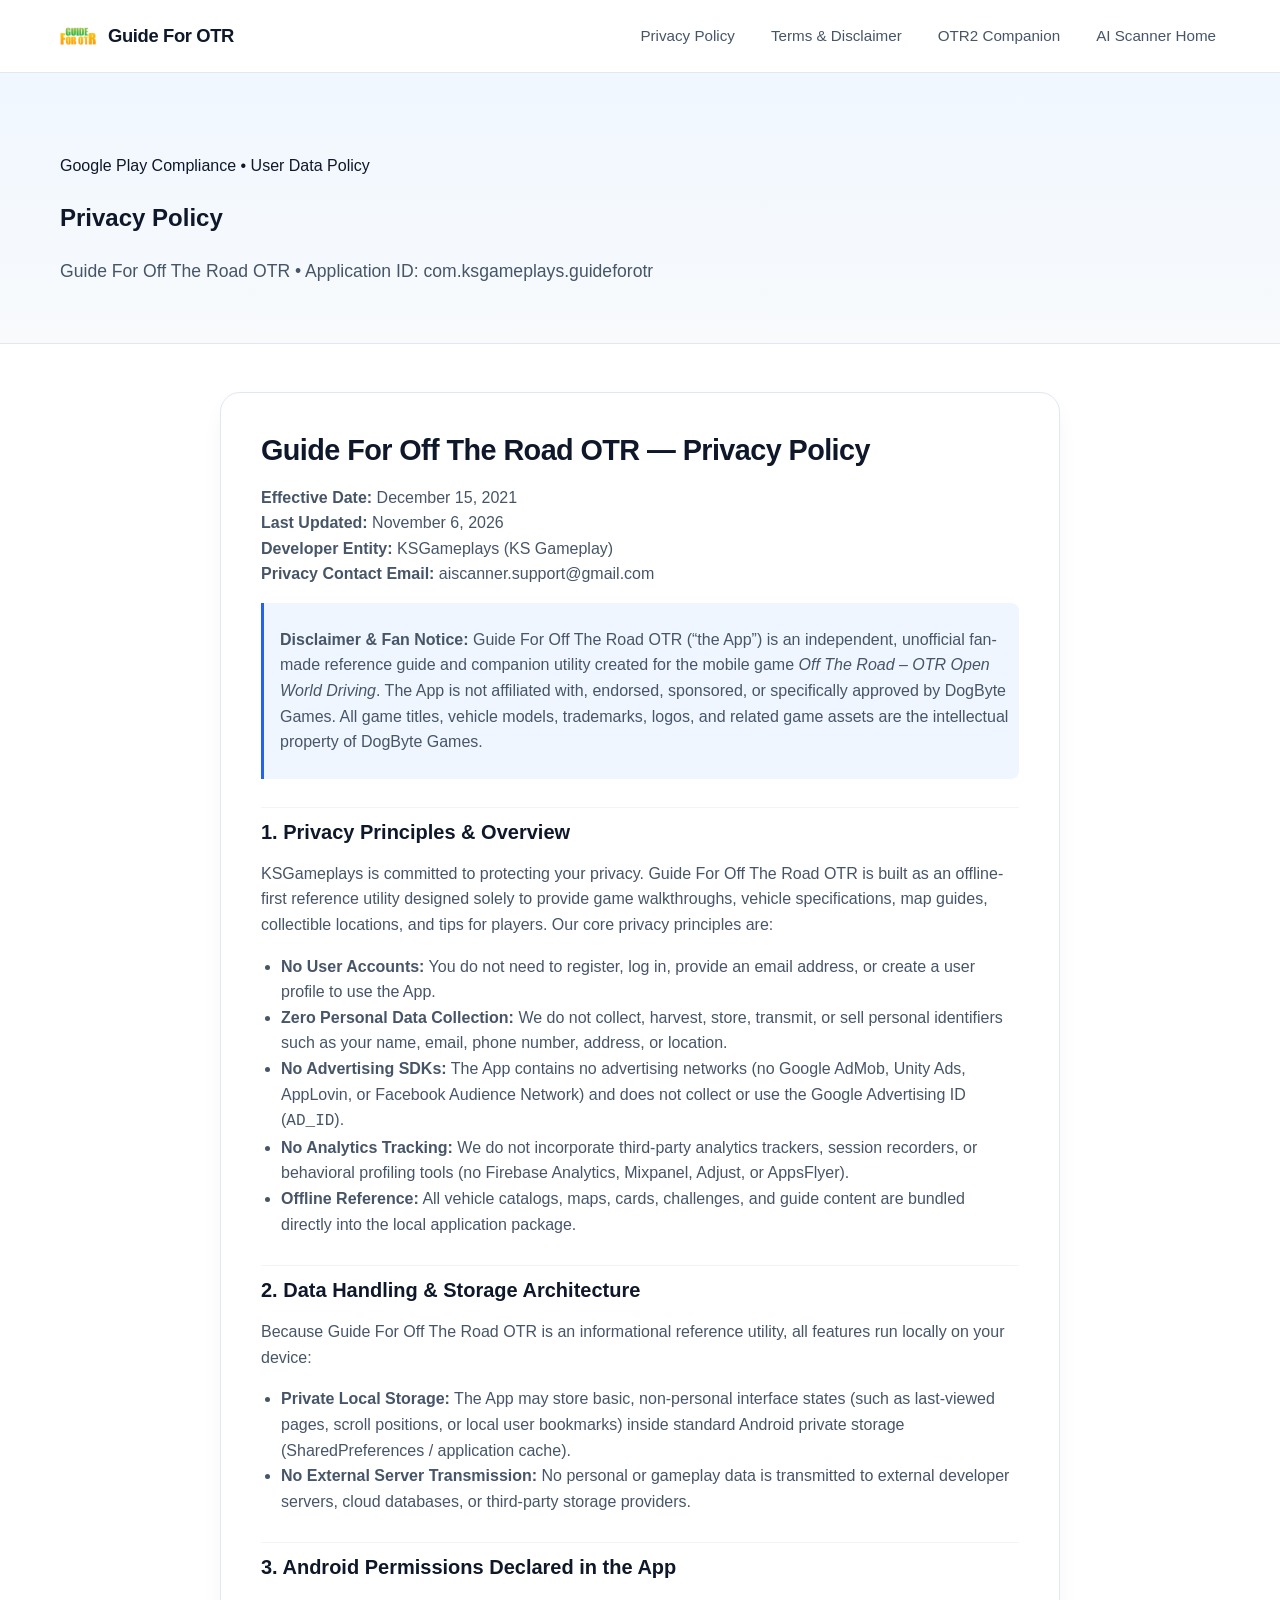
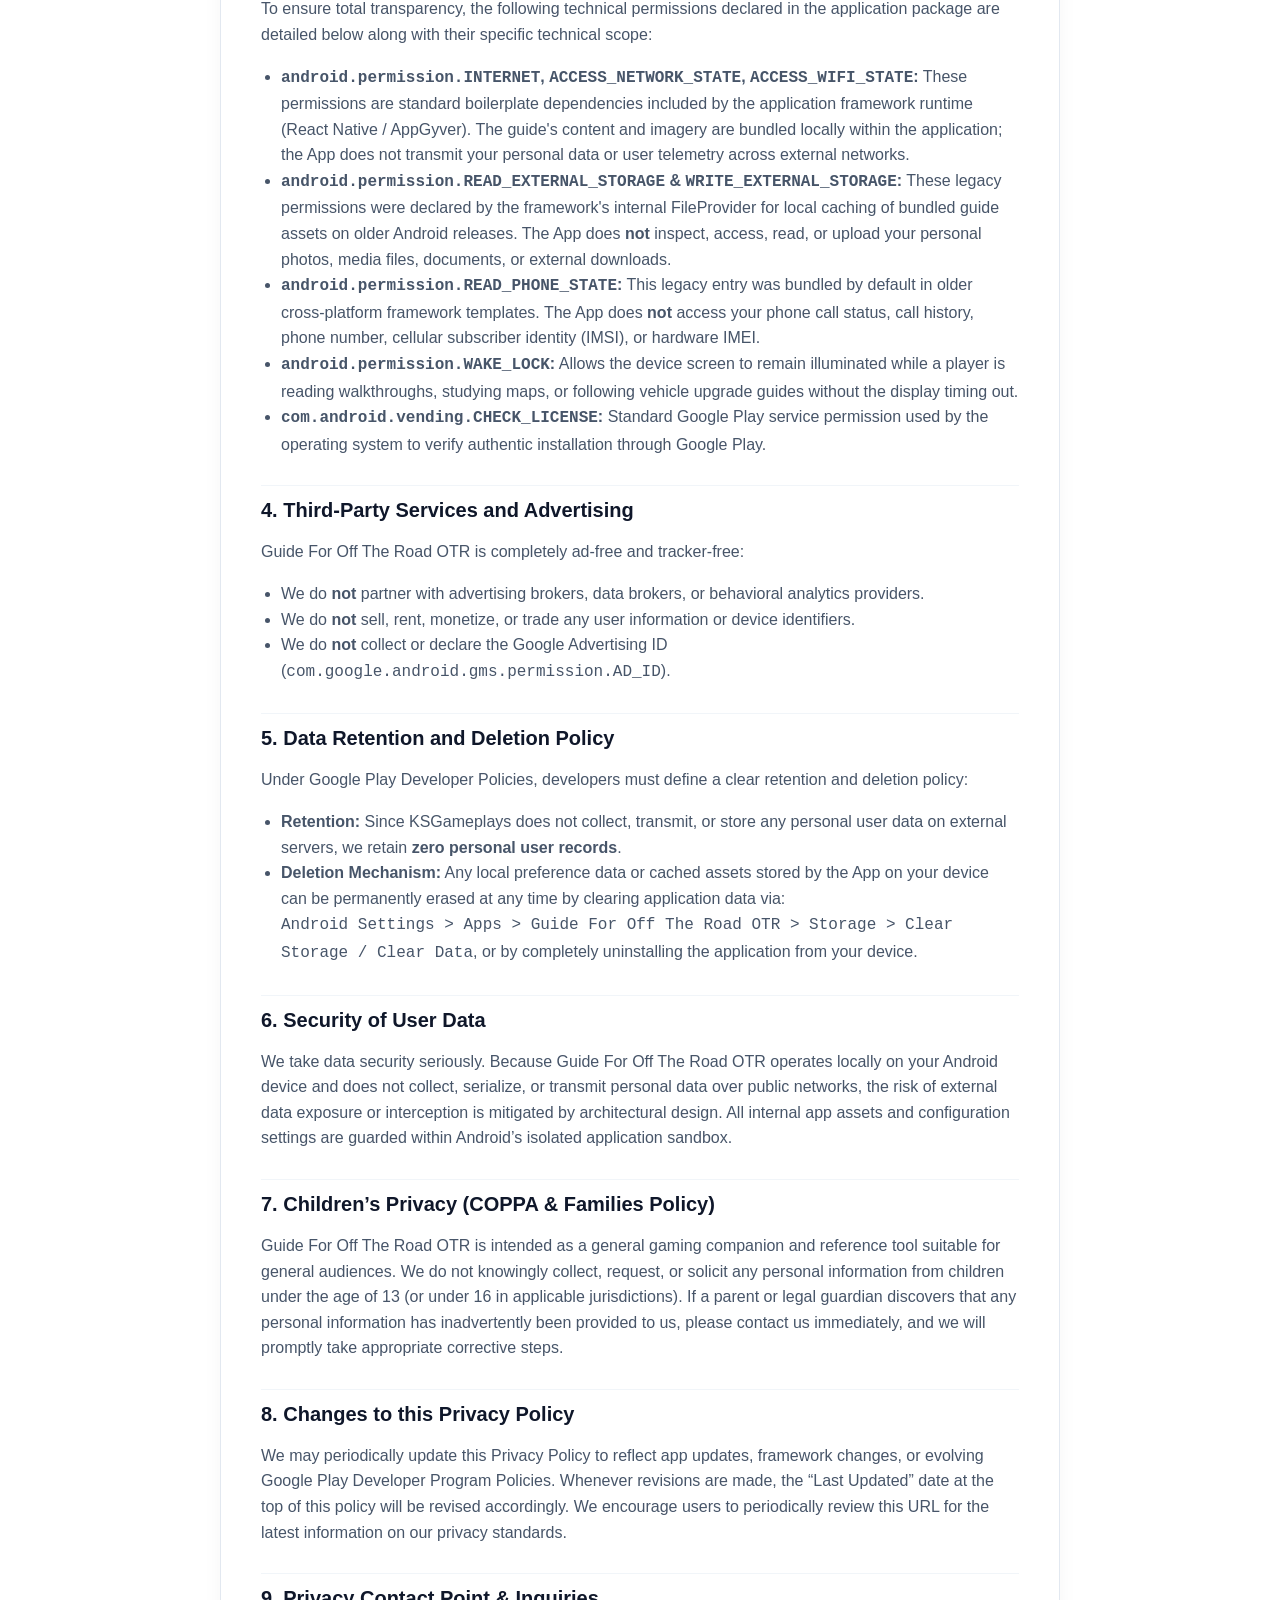
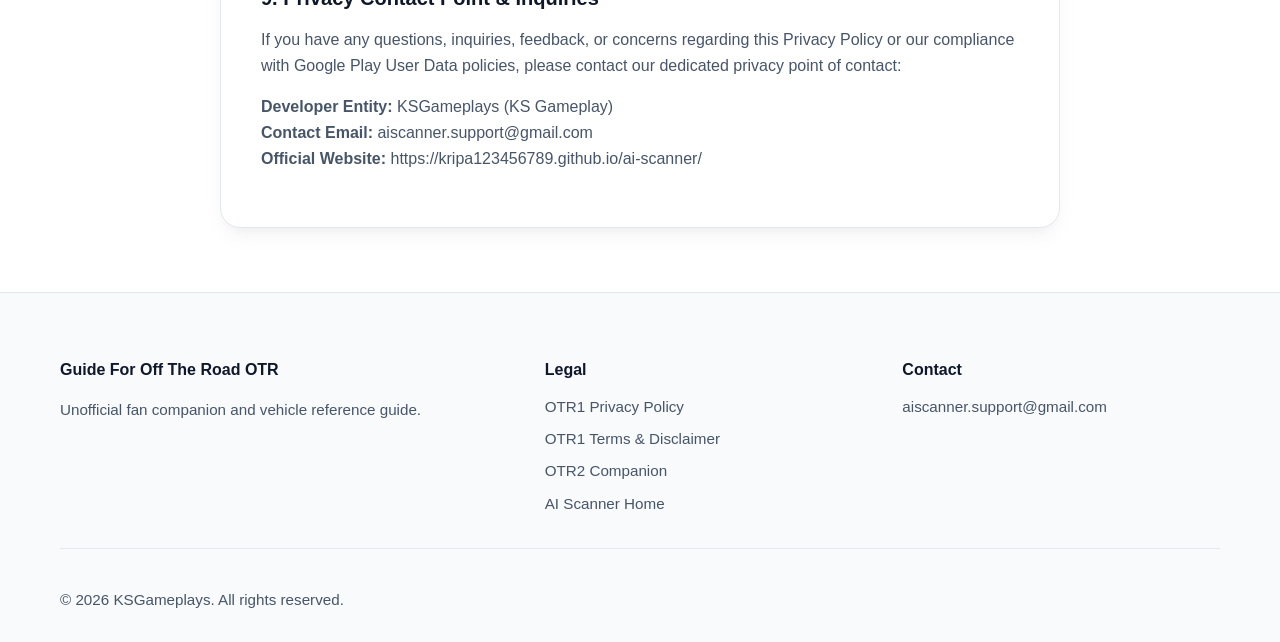
==== otr1-privacy.html @ e2714a5d "Add Google Play compliant privacy policy and terms for Guide For Off The Road OTR (com.ksgameplays.g" ====
<!DOCTYPE html>
<html lang="en">
  <head>
    <meta charset="UTF-8" />
    <meta name="viewport" content="width=device-width, initial-scale=1.0" />
    <meta name="robots" content="index, follow" />
    <meta
      name="description"
      content="Official Privacy Policy for Guide For Off The Road OTR (com.ksgameplays.guideforotr) - Unofficial companion and guide for Off The Road."
    />
    <title>Privacy Policy | Guide For Off The Road OTR</title>
    <link rel="canonical" href="https://kripa123456789.github.io/ai-scanner/otr1-privacy.html" />

    <!-- Open Graph Metadata -->
    <meta property="og:title" content="Privacy Policy | Guide For Off The Road OTR" />
    <meta property="og:description" content="Official Privacy Policy for Guide For Off The Road OTR fan reference and companion guide." />
    <meta property="og:type" content="website" />
    <meta property="og:url" content="https://kripa123456789.github.io/ai-scanner/otr1-privacy.html" />
    <meta property="og:image" content="https://kripa123456789.github.io/ai-scanner/assets/images/otr1-icon.png" />

    <!-- Favicon -->
    <link rel="icon" type="image/png" href="./assets/images/otr1-icon.png" />
    <link rel="stylesheet" href="./style.css" />
  </head>
  <body>
    <header class="site-header" id="site-header">
      <nav class="nav container" aria-label="Main navigation">
        <a class="brand" href="./otr1-privacy.html" aria-label="Guide For OTR Home">
          <div class="brand-icon-wrapper">
            <img 
              src="./assets/images/otr1-icon.png" 
              alt="Guide For Off The Road OTR Icon" 
              class="app-icon-img" 
              onerror="this.style.display='none'; this.nextElementSibling.style.display='flex';" 
            />
            <div class="app-icon-fallback" aria-hidden="true" style="display:none;">
              <svg width="20" height="20" viewBox="0 0 24 24" fill="none" stroke="currentColor" stroke-width="2.2" stroke-linecap="round" stroke-linejoin="round">
                <circle cx="12" cy="12" r="10"></circle>
                <polygon points="12 8 8 12 12 16 16 12 12 8"></polygon>
              </svg>
            </div>
          </div>
          <span class="brand-text">Guide For OTR</span>
        </a>

        <button 
          class="menu-toggle" 
          aria-label="Toggle navigation menu" 
          aria-expanded="false"
          aria-controls="primary-navigation"
        >
          <span class="hamburger-line"></span>
          <span class="hamburger-line"></span>
          <span class="hamburger-line"></span>
        </button>

        <div class="nav-menu" id="primary-navigation">
          <ul class="nav-links">
            <li><a href="./otr1-privacy.html" class="active">Privacy Policy</a></li>
            <li><a href="./otr1-terms.html">Terms &amp; Disclaimer</a></li>
            <li><a href="./otr2-privacy.html">OTR2 Companion</a></li>
            <li><a href="./index.html">AI Scanner Home</a></li>
          </ul>
        </div>
      </nav>
    </header>

    <main>
      <section class="page-hero">
        <div class="container">
          <p class="eyebrow">Google Play Compliance &bull; User Data Policy</p>
          <h1>Privacy Policy</h1>
          <p class="page-subtitle">Guide For Off The Road OTR &bull; Application ID: com.ksgameplays.guideforotr</p>
        </div>
      </section>

      <section class="container">
        <div class="card">
          <article>
            <h1>Guide For Off The Road OTR &mdash; Privacy Policy</h1>
            <p><strong>Effective Date:</strong> December 15, 2021<br />
            <strong>Last Updated:</strong> November 6, 2026<br />
            <strong>Developer Entity:</strong> KSGameplays (KS Gameplay)<br />
            <strong>Privacy Contact Email:</strong> <a href="mailto:aiscanner.support@gmail.com">aiscanner.support@gmail.com</a></p>

            <blockquote>
              <p><strong>Disclaimer &amp; Fan Notice:</strong> Guide For Off The Road OTR (&ldquo;the App&rdquo;) is an independent, unofficial fan-made reference guide and companion utility created for the mobile game <em>Off The Road &ndash; OTR Open World Driving</em>. The App is not affiliated with, endorsed, sponsored, or specifically approved by DogByte Games. All game titles, vehicle models, trademarks, logos, and related game assets are the intellectual property of DogByte Games.</p>
            </blockquote>

            <h2>1. Privacy Principles &amp; Overview</h2>
            <p>KSGameplays is committed to protecting your privacy. Guide For Off The Road OTR is built as an offline-first reference utility designed solely to provide game walkthroughs, vehicle specifications, map guides, collectible locations, and tips for players. Our core privacy principles are:</p>
            <ul>
              <li><strong>No User Accounts:</strong> You do not need to register, log in, provide an email address, or create a user profile to use the App.</li>
              <li><strong>Zero Personal Data Collection:</strong> We do not collect, harvest, store, transmit, or sell personal identifiers such as your name, email, phone number, address, or location.</li>
              <li><strong>No Advertising SDKs:</strong> The App contains no advertising networks (no Google AdMob, Unity Ads, AppLovin, or Facebook Audience Network) and does not collect or use the Google Advertising ID (<code>AD_ID</code>).</li>
              <li><strong>No Analytics Tracking:</strong> We do not incorporate third-party analytics trackers, session recorders, or behavioral profiling tools (no Firebase Analytics, Mixpanel, Adjust, or AppsFlyer).</li>
              <li><strong>Offline Reference:</strong> All vehicle catalogs, maps, cards, challenges, and guide content are bundled directly into the local application package.</li>
            </ul>

            <h2>2. Data Handling &amp; Storage Architecture</h2>
            <p>Because Guide For Off The Road OTR is an informational reference utility, all features run locally on your device:</p>
            <ul>
              <li><strong>Private Local Storage:</strong> The App may store basic, non-personal interface states (such as last-viewed pages, scroll positions, or local user bookmarks) inside standard Android private storage (SharedPreferences / application cache).</li>
              <li><strong>No External Server Transmission:</strong> No personal or gameplay data is transmitted to external developer servers, cloud databases, or third-party storage providers.</li>
            </ul>

            <h2>3. Android Permissions Declared in the App</h2>
            <p>To ensure total transparency, the following technical permissions declared in the application package are detailed below along with their specific technical scope:</p>
            <ul>
              <li><strong><code>android.permission.INTERNET</code>, <code>ACCESS_NETWORK_STATE</code>, <code>ACCESS_WIFI_STATE</code>:</strong> These permissions are standard boilerplate dependencies included by the application framework runtime (React Native / AppGyver). The guide's content and imagery are bundled locally within the application; the App does not transmit your personal data or user telemetry across external networks.</li>
              <li><strong><code>android.permission.READ_EXTERNAL_STORAGE</code> &amp; <code>WRITE_EXTERNAL_STORAGE</code>:</strong> These legacy permissions were declared by the framework's internal FileProvider for local caching of bundled guide assets on older Android releases. The App does <strong>not</strong> inspect, access, read, or upload your personal photos, media files, documents, or external downloads.</li>
              <li><strong><code>android.permission.READ_PHONE_STATE</code>:</strong> This legacy entry was bundled by default in older cross-platform framework templates. The App does <strong>not</strong> access your phone call status, call history, phone number, cellular subscriber identity (IMSI), or hardware IMEI.</li>
              <li><strong><code>android.permission.WAKE_LOCK</code>:</strong> Allows the device screen to remain illuminated while a player is reading walkthroughs, studying maps, or following vehicle upgrade guides without the display timing out.</li>
              <li><strong><code>com.android.vending.CHECK_LICENSE</code>:</strong> Standard Google Play service permission used by the operating system to verify authentic installation through Google Play.</li>
            </ul>

            <h2>4. Third-Party Services and Advertising</h2>
            <p>Guide For Off The Road OTR is completely ad-free and tracker-free:</p>
            <ul>
              <li>We do <strong>not</strong> partner with advertising brokers, data brokers, or behavioral analytics providers.</li>
              <li>We do <strong>not</strong> sell, rent, monetize, or trade any user information or device identifiers.</li>
              <li>We do <strong>not</strong> collect or declare the Google Advertising ID (<code>com.google.android.gms.permission.AD_ID</code>).</li>
            </ul>

            <h2>5. Data Retention and Deletion Policy</h2>
            <p>Under Google Play Developer Policies, developers must define a clear retention and deletion policy:</p>
            <ul>
              <li><strong>Retention:</strong> Since KSGameplays does not collect, transmit, or store any personal user data on external servers, we retain <strong>zero personal user records</strong>.</li>
              <li><strong>Deletion Mechanism:</strong> Any local preference data or cached assets stored by the App on your device can be permanently erased at any time by clearing application data via:
              <br /><code>Android Settings &gt; Apps &gt; Guide For Off The Road OTR &gt; Storage &gt; Clear Storage / Clear Data</code>, or by completely uninstalling the application from your device.</li>
            </ul>

            <h2>6. Security of User Data</h2>
            <p>We take data security seriously. Because Guide For Off The Road OTR operates locally on your Android device and does not collect, serialize, or transmit personal data over public networks, the risk of external data exposure or interception is mitigated by architectural design. All internal app assets and configuration settings are guarded within Android&rsquo;s isolated application sandbox.</p>

            <h2>7. Children&rsquo;s Privacy (COPPA &amp; Families Policy)</h2>
            <p>Guide For Off The Road OTR is intended as a general gaming companion and reference tool suitable for general audiences. We do not knowingly collect, request, or solicit any personal information from children under the age of 13 (or under 16 in applicable jurisdictions). If a parent or legal guardian discovers that any personal information has inadvertently been provided to us, please contact us immediately, and we will promptly take appropriate corrective steps.</p>

            <h2>8. Changes to this Privacy Policy</h2>
            <p>We may periodically update this Privacy Policy to reflect app updates, framework changes, or evolving Google Play Developer Program Policies. Whenever revisions are made, the &ldquo;Last Updated&rdquo; date at the top of this policy will be revised accordingly. We encourage users to periodically review this URL for the latest information on our privacy standards.</p>

            <h2>9. Privacy Contact Point &amp; Inquiries</h2>
            <p>If you have any questions, inquiries, feedback, or concerns regarding this Privacy Policy or our compliance with Google Play User Data policies, please contact our dedicated privacy point of contact:</p>
            <p>
              <strong>Developer Entity:</strong> KSGameplays (KS Gameplay)<br />
              <strong>Contact Email:</strong> <a href="mailto:aiscanner.support@gmail.com">aiscanner.support@gmail.com</a><br />
              <strong>Official Website:</strong> <a href="https://kripa123456789.github.io/ai-scanner/">https://kripa123456789.github.io/ai-scanner/</a>
            </p>
          </article>
        </div>
      </section>
    </main>

    <footer class="site-footer">
      <div class="container footer-content">
        <div>
          <h2>Guide For Off The Road OTR</h2>
          <p>Unofficial fan companion and vehicle reference guide.</p>
        </div>
        <div>
          <h3>Legal</h3>
          <ul>
            <li><a href="./otr1-privacy.html">OTR1 Privacy Policy</a></li>
            <li><a href="./otr1-terms.html">OTR1 Terms &amp; Disclaimer</a></li>
            <li><a href="./otr2-privacy.html">OTR2 Companion</a></li>
            <li><a href="./index.html">AI Scanner Home</a></li>
          </ul>
        </div>
        <div>
          <h3>Contact</h3>
          <ul>
            <li><a href="mailto:aiscanner.support@gmail.com">aiscanner.support@gmail.com</a></li>
          </ul>
        </div>
      </div>
      <div class="container footer-bottom">
        <p>&copy; 2026 KSGameplays. All rights reserved.</p>
      </div>
    </footer>

    <script src="./script.js"></script>
  </body>
</html>
---- style.css ----
:root {
  /* AI Scanner Source of Truth Brand Colors */
  --primary: #2563EB;
  --primary-hover: #1D4ED8;
  --primary-light: #EFF6FF;
  --primary-border: #BFDBFE;
  --primary-glow: rgba(37, 99, 235, 0.15);
  
  /* Neutral Slate Palette */
  --text: #0F172A;
  --secondary-text: #475569;
  --muted-text: #64748B;
  
  /* Surfaces */
  --background: #FFFFFF;
  --secondary-background: #F8FAFC;
  --hero-background: linear-gradient(180deg, #F0F7FF 0%, #F8FAFC 100%);
  --border: #E2E8F0;
  --border-light: #F1F5F9;
  
  /* Elevative Shadows */
  --shadow-sm: 0 1px 3px rgba(15, 23, 42, 0.05);
  --shadow: 0 10px 25px -5px rgba(15, 23, 42, 0.06), 0 8px 10px -6px rgba(15, 23, 42, 0.03);
  --shadow-hero: 0 20px 35px -10px rgba(37, 99, 235, 0.12), 0 10px 15px -5px rgba(15, 23, 42, 0.04);

  /* Spacing & Layout */
  --radius-sm: 8px;
  --radius-md: 12px;
  --radius-lg: 20px;
  --radius-pill: 999px;
  --nav-height: 72px;
}

* {
  box-sizing: border-box;
}

html {
  scroll-behavior: smooth;
}

body {
  margin: 0;
  font-family: Inter, -apple-system, BlinkMacSystemFont, "Segoe UI", Roboto, Helvetica, Arial, sans-serif;
  color: var(--text);
  background: var(--background);
  line-height: 1.6;
  -webkit-font-smoothing: antialiased;
}

a {
  color: inherit;
  text-decoration: none;
}

img {
  max-width: 100%;
  height: auto;
  display: block;
}

.container {
  width: min(1160px, calc(100% - 2.5rem));
  margin: 0 auto;
}

/* ==========================================================================
   STICKY NAVIGATION
   ========================================================================== */

.site-header {
  position: sticky;
  top: 0;
  z-index: 100;
  background: rgba(255, 255, 255, 0.85);
  backdrop-filter: blur(12px);
  -webkit-backdrop-filter: blur(12px);
  border-bottom: 1px solid var(--border);
  transition: box-shadow 0.3s ease, background 0.3s ease;
}

.site-header.scrolled {
  box-shadow: var(--shadow-sm);
  background: rgba(255, 255, 255, 0.95);
}

.nav {
  display: flex;
  align-items: center;
  justify-content: space-between;
  min-height: var(--nav-height);
  padding: 0.5rem 0;
}

.brand {
  display: inline-flex;
  align-items: center;
  gap: 0.75rem;
  font-size: 1.15rem;
  font-weight: 700;
  letter-spacing: -0.02em;
  color: var(--text);
  transition: opacity 0.2s ease;
}

.brand:hover {
  opacity: 0.9;
}

.brand-icon-wrapper {
  width: 36px;
  height: 36px;
  flex: 0 0 36px;
  border-radius: var(--radius-sm);
  overflow: hidden;
  display: flex;
  align-items: center;
  justify-content: center;
}

.app-icon-img {
  width: 100%;
  height: 100%;
  object-fit: contain;
  display: block;
}

.app-icon-fallback {
  display: none;
  align-items: center;
  justify-content: center;
  color: var(--primary);
  width: 100%;
  height: 100%;
  background: var(--primary-light);
  border: 1px solid var(--primary-border);
  border-radius: var(--radius-sm);
}

.brand-text {
  font-weight: 700;
  color: var(--text);
}

.nav-menu {
  display: flex;
  align-items: center;
  gap: 2rem;
}

.nav-links {
  display: flex;
  align-items: center;
  gap: 1.75rem;
  list-style: none;
  margin: 0;
  padding: 0;
}

.nav-links a {
  color: var(--secondary-text);
  font-weight: 500;
  font-size: 0.95rem;
  padding: 0.5rem 0.25rem;
  transition: color 0.2s ease;
  position: relative;
}

.nav-links a:hover,
.nav-links a:focus-visible {
  color: var(--primary);
}

.menu-toggle {
  display: none;
  flex-direction: column;
  justify-content: center;
  align-items: center;
  gap: 5px;
  background: transparent;
  border: 1px solid var(--border);
  border-radius: var(--radius-sm);
  padding: 0.6rem;
  cursor: pointer;
  width: 42px;
  height: 42px;
  transition: background-color 0.2s ease;
}

.menu-toggle:hover {
  background: var(--secondary-background);
}

.hamburger-line {
  width: 20px;
  height: 2px;
  background: var(--text);
  border-radius: 999px;
  transition: transform 0.25s ease, opacity 0.25s ease;
}

/* Menu Toggle Active State (X transformation) */
.menu-toggle[aria-expanded="true"] .hamburger-line:nth-child(1) {
  transform: translateY(7px) rotate(45deg);
}

.menu-toggle[aria-expanded="true"] .hamburger-line:nth-child(2) {
  opacity: 0;
}

.menu-toggle[aria-expanded="true"] .hamburger-line:nth-child(3) {
  transform: translateY(-7px) rotate(-45deg);
}

/* ==========================================================================
   HERO SECTION
   ========================================================================== */

.hero-section {
  padding: 5rem 0 5.5rem;
  background: var(--hero-background);
  border-bottom: 1px solid var(--border);
  position: relative;
  overflow: hidden;
}

.hero-container {
  display: grid;
  grid-template-columns: 1fr 1fr;
  gap: 3.5rem;
  align-items: center;
}

/* Left Column: Text & CTAs */
.hero-text-col {
  display: flex;
  flex-direction: column;
  align-items: flex-start;
}

.eyebrow-badge {
  display: inline-flex;
  align-items: center;
  gap: 0.45rem;
  margin-bottom: 1.25rem;
  padding: 0.4rem 0.85rem;
  border-radius: var(--radius-pill);
  background: var(--primary-light);
  border: 1px solid var(--primary-border);
  color: var(--primary);
  font-size: 0.8rem;
  font-weight: 700;
  letter-spacing: 0.06em;
  text-transform: uppercase;
}

.badge-icon {
  fill: currentColor;
}

.hero-headline {
  margin: 0 0 1.25rem;
  font-size: clamp(2.4rem, 4vw, 3.4rem);
  font-weight: 800;
  line-height: 1.12;
  letter-spacing: -0.035em;
  color: var(--text);
}

.hero-subtitle {
  margin: 0 0 2.25rem;
  font-size: 1.15rem;
  line-height: 1.6;
  color: var(--secondary-text);
  max-width: 540px;
}

.hero-actions {
  display: flex;
  align-items: center;
  gap: 1rem;
  flex-wrap: wrap;
  margin-bottom: 2.25rem;
}

.btn {
  display: inline-flex;
  align-items: center;
  justify-content: center;
  gap: 0.6rem;
  padding: 0.85rem 1.4rem;
  border-radius: var(--radius-pill);
  font-size: 0.95rem;
  font-weight: 600;
  min-height: 48px;
  transition: transform 0.2s ease, box-shadow 0.2s ease, background-color 0.2s ease, border-color 0.2s ease;
  cursor: pointer;
  white-space: nowrap;
}

.btn:hover,
.btn:focus-visible {
  transform: translateY(-1px);
}

.btn-primary {
  background: var(--primary);
  color: #FFFFFF;
  border: 1px solid var(--primary);
  box-shadow: 0 4px 14px rgba(37, 99, 235, 0.25);
}

.btn-primary:hover,
.btn-primary:focus-visible {
  background: var(--primary-hover);
  border-color: var(--primary-hover);
  box-shadow: 0 6px 20px rgba(37, 99, 235, 0.35);
}

.btn-secondary {
  background: var(--background);
  color: var(--text);
  border: 1px solid var(--border);
  box-shadow: var(--shadow-sm);
}

.btn-secondary:hover,
.btn-secondary:focus-visible {
  background: var(--secondary-background);
  border-color: #CBD5E1;
  color: var(--text);
}

.btn-nav {
  padding: 0.55rem 1.15rem;
  min-height: 38px;
  font-size: 0.88rem;
  background: var(--primary);
  color: #FFFFFF;
  border: 1px solid var(--primary);
  border-radius: var(--radius-pill);
}

.btn-nav:hover {
  background: var(--primary-hover);
  border-color: var(--primary-hover);
}

.btn-icon {
  flex-shrink: 0;
}

.capability-row {
  display: flex;
  align-items: center;
  gap: 0.6rem;
  flex-wrap: wrap;
  color: var(--muted-text);
  font-size: 0.88rem;
  font-weight: 500;
}

.capability-item {
  color: var(--secondary-text);
}

.capability-dot {
  color: #94A3B8;
  font-size: 0.75rem;
}

/* Right Column: Hero Visual Graphic */
.hero-visual-col {
  position: relative;
  display: flex;
  justify-content: center;
  align-items: center;
}

.visual-composition {
  position: relative;
  width: 100%;
  max-width: 460px;
}

.ambient-glow {
  position: absolute;
  top: 50%;
  left: 50%;
  transform: translate(-50%, -50%);
  width: 115%;
  height: 115%;
  background: radial-gradient(circle, var(--primary-glow) 0%, rgba(255, 255, 255, 0) 70%);
  pointer-events: none;
  z-index: 0;
}

.hero-graphic-card {
  position: relative;
  z-index: 1;
  border-radius: var(--radius-lg);
  overflow: hidden;
  background: var(--background);
  border: 1px solid var(--border);
  box-shadow: var(--shadow-hero);
  display: flex;
  align-items: center;
  justify-content: center;
  transition: transform 0.3s ease, box-shadow 0.3s ease;
}

.hero-graphic-img {
  width: 100%;
  height: auto;
  object-fit: contain;
  display: block;
}

.graphic-fallback-box {
  display: none;
  flex-direction: column;
  align-items: center;
  justify-content: center;
  padding: 3rem 2rem;
  text-align: center;
  width: 100%;
  aspect-ratio: 9 / 16;
  background: linear-gradient(145deg, #FFFFFF 0%, #F0F7FF 100%);
  gap: 1rem;
}

.fallback-badge {
  font-size: 0.85rem;
  font-weight: 800;
  color: var(--primary);
  background: var(--primary-light);
  border: 1px solid var(--primary-border);
  padding: 0.35rem 0.85rem;
  border-radius: var(--radius-pill);
}

.fallback-desc {
  font-size: 0.85rem;
  color: var(--secondary-text);
}
/* ==========================================================================
   CORE FEATURES SECTION
   ========================================================================== */

.features-section {
  padding: 5.5rem 0;
  background: var(--background);
  border-bottom: 1px solid var(--border-light);
}

.section-header {
  text-align: center;
  max-width: 680px;
  margin: 0 auto 3.5rem;
}

.section-title {
  margin: 0.75rem 0 1rem;
  font-size: clamp(1.8rem, 3vw, 2.4rem);
  font-weight: 800;
  line-height: 1.2;
  letter-spacing: -0.025em;
  color: var(--text);
}

.section-subtitle {
  margin: 0;
  font-size: 1.1rem;
  line-height: 1.6;
  color: var(--secondary-text);
}

.features-grid {
  display: grid;
  grid-template-columns: repeat(4, 1fr);
  gap: 1.5rem;
  align-items: stretch;
}

.feature-card {
  position: relative;
  background: var(--background);
  border: 1px solid var(--border);
  border-radius: var(--radius-lg);
  padding: 2rem 1.6rem 1.6rem;
  display: flex;
  flex-direction: column;
  align-items: flex-start;
  transition: transform 0.25s ease, box-shadow 0.25s ease, border-color 0.25s ease;
}

.feature-card:hover {
  transform: translateY(-3px);
  border-color: var(--primary-border);
  box-shadow: var(--shadow);
}

/* Subtle visual emphasis for Card #3 (AI Document Intelligence) */
.feature-card-featured {
  background: linear-gradient(180deg, #FFFFFF 0%, #F8FAFC 100%);
  border-color: rgba(37, 99, 235, 0.35);
  box-shadow: 0 4px 20px rgba(37, 99, 235, 0.06);
}

.feature-card-featured:hover {
  border-color: var(--primary);
  box-shadow: 0 10px 25px rgba(37, 99, 235, 0.12);
}

.card-header-badge {
  position: absolute;
  top: 1.2rem;
  right: 1.2rem;
}

.ai-badge {
  display: inline-block;
  padding: 0.2rem 0.55rem;
  font-size: 0.7rem;
  font-weight: 700;
  letter-spacing: 0.05em;
  text-transform: uppercase;
  color: var(--primary);
  background: var(--primary-light);
  border: 1px solid var(--primary-border);
  border-radius: var(--radius-pill);
}

.card-icon-box {
  width: 48px;
  height: 48px;
  border-radius: var(--radius-md);
  background: var(--primary-light);
  color: var(--primary);
  display: flex;
  align-items: center;
  justify-content: center;
  margin-bottom: 1.25rem;
  border: 1px solid var(--primary-border);
  flex-shrink: 0;
}

.card-icon-ai {
  background: rgba(37, 99, 235, 0.12);
  color: var(--primary-hover);
}

.card-title {
  margin: 0 0 0.6rem;
  font-size: 1.15rem;
  font-weight: 700;
  color: var(--text);
  line-height: 1.3;
}

.card-desc {
  margin: 0 0 1.5rem;
  font-size: 0.95rem;
  line-height: 1.55;
  color: var(--secondary-text);
  flex-grow: 1;
}

.card-tag {
  display: inline-block;
  font-size: 0.78rem;
  font-weight: 600;
  color: var(--muted-text);
  background: var(--secondary-background);
  padding: 0.25rem 0.6rem;
  border-radius: var(--radius-sm);
  border: 1px solid var(--border-light);
}

.card-tag-ai {
  color: var(--primary);
  background: var(--primary-light);
  border-color: var(--primary-border);
}

/* ==========================================================================
   HOW IT WORKS SECTION
   ========================================================================== */

.how-it-works-section {
  padding: 5.5rem 0;
  background: linear-gradient(180deg, #F8FAFC 0%, #F0F7FF 100%);
  border-bottom: 1px solid var(--border-light);
  position: relative;
}

.workflow-grid {
  display: grid;
  grid-template-columns: repeat(4, 1fr);
  gap: 1.5rem;
  position: relative;
}

.workflow-card {
  position: relative;
  background: var(--background);
  border: 1px solid var(--border);
  border-radius: var(--radius-lg);
  padding: 2rem 1.6rem 1.75rem;
  display: flex;
  flex-direction: column;
  align-items: flex-start;
  box-shadow: var(--shadow-sm);
  transition: transform 0.25s ease, box-shadow 0.25s ease, border-color 0.25s ease;
  z-index: 1;
}

.workflow-card:hover {
  transform: translateY(-3px);
  border-color: var(--primary-border);
  box-shadow: var(--shadow);
}

.workflow-card-ai {
  background: linear-gradient(180deg, #FFFFFF 0%, #F0F7FF 100%);
  border-color: rgba(37, 99, 235, 0.35);
  box-shadow: 0 4px 20px rgba(37, 99, 235, 0.08);
}

.workflow-card-ai:hover {
  border-color: var(--primary);
  box-shadow: 0 10px 25px rgba(37, 99, 235, 0.14);
}

.workflow-header {
  display: flex;
  align-items: center;
  justify-content: space-between;
  width: 100%;
  margin-bottom: 1.25rem;
}

.step-badge {
  font-size: 0.88rem;
  font-weight: 800;
  color: var(--primary);
  background: var(--primary-light);
  border: 1px solid var(--primary-border);
  padding: 0.25rem 0.65rem;
  border-radius: var(--radius-pill);
  letter-spacing: 0.04em;
}

.step-badge-ai {
  color: #FFFFFF;
  background: var(--primary);
  border-color: var(--primary);
}

.workflow-icon-box {
  width: 44px;
  height: 44px;
  border-radius: var(--radius-md);
  background: var(--secondary-background);
  color: var(--text);
  display: flex;
  align-items: center;
  justify-content: center;
  border: 1px solid var(--border);
}

.workflow-icon-ai {
  background: var(--primary-light);
  color: var(--primary);
  border-color: var(--primary-border);
}

.workflow-title {
  margin: 0 0 0.6rem;
  font-size: 1.15rem;
  font-weight: 700;
  color: var(--text);
  line-height: 1.3;
}

.workflow-desc {
  margin: 0;
  font-size: 0.95rem;
  line-height: 1.55;
  color: var(--secondary-text);
}

/* ==========================================================================
   AI TECHNOLOGY / DOCUMENT INTELLIGENCE PIPELINE SECTION (#AI-TECHNOLOGY)
   ========================================================================== */

#ai-technology {
  scroll-margin-top: calc(var(--nav-height) + 1.5rem);
}

.ai-tech-section {
  padding: 5.5rem 0;
  background: #F8FBFF;
  border-bottom: 1px solid var(--border-light);
}

/* 5-Stage Pipeline Grid */
.pipeline-grid {
  display: grid;
  grid-template-columns: repeat(5, 1fr);
  gap: 1.25rem;
  margin-bottom: 3.5rem;
  position: relative;
}

.pipeline-card {
  position: relative;
  background: var(--background);
  border: 1px solid var(--border);
  border-radius: var(--radius-lg);
  padding: 1.5rem 1.25rem;
  display: flex;
  flex-direction: column;
  align-items: flex-start;
  box-shadow: var(--shadow-sm);
  transition: transform 0.25s ease, box-shadow 0.25s ease, border-color 0.25s ease;
}

.pipeline-card:hover {
  transform: translateY(-3px);
  border-color: var(--primary-border);
  box-shadow: var(--shadow);
}

/* Featured Stage 04: Gemini AI */
.pipeline-card-featured {
  background: linear-gradient(180deg, #FFFFFF 0%, #F0F7FF 100%);
  border-color: rgba(37, 99, 235, 0.35);
  box-shadow: 0 4px 20px rgba(37, 99, 235, 0.08);
}

.pipeline-card-featured:hover {
  border-color: var(--primary);
  box-shadow: 0 10px 25px rgba(37, 99, 235, 0.14);
}

.pipeline-card-top {
  display: flex;
  align-items: center;
  justify-content: space-between;
  width: 100%;
  margin-bottom: 1.15rem;
}

.pipeline-icon-box {
  width: 44px;
  height: 44px;
  border-radius: var(--radius-md);
  background: var(--primary-light);
  color: var(--primary);
  display: flex;
  align-items: center;
  justify-content: center;
  border: 1px solid var(--primary-border);
}

.pipeline-icon-ai {
  background: rgba(37, 99, 235, 0.14);
  color: var(--primary-hover);
}

.pipeline-step-badge {
  font-size: 0.8rem;
  font-weight: 800;
  color: var(--secondary-text);
  background: var(--secondary-background);
  border: 1px solid var(--border-light);
  padding: 0.2rem 0.55rem;
  border-radius: var(--radius-pill);
}

.step-badge-ai {
  color: #FFFFFF;
  background: var(--primary);
  border-color: var(--primary);
}

.pipeline-title {
  margin: 0 0 0.5rem;
  font-size: 1.05rem;
  font-weight: 700;
  color: var(--text);
  line-height: 1.3;
}

.pipeline-desc {
  margin: 0 0 1.25rem;
  font-size: 0.88rem;
  line-height: 1.5;
  color: var(--secondary-text);
  flex-grow: 1;
}

.tech-tag {
  display: inline-block;
  font-size: 0.72rem;
  font-weight: 700;
  letter-spacing: 0.04em;
  text-transform: uppercase;
  color: var(--primary);
  background: var(--primary-light);
  border: 1px solid var(--primary-border);
  padding: 0.2rem 0.5rem;
  border-radius: var(--radius-sm);
}

.tech-tag-ai {
  color: var(--primary-hover);
  background: rgba(37, 99, 235, 0.12);
  border-color: var(--primary-border);
}

/* Secondary Two-Column Tech Cards */
.tech-cards-grid {
  display: grid;
  grid-template-columns: 1fr 1fr;
  gap: 1.75rem;
  margin-bottom: 2.5rem;
}

.tech-card {
  background: var(--background);
  border: 1px solid var(--border);
  border-radius: var(--radius-lg);
  padding: 2rem;
  display: flex;
  flex-direction: column;
  box-shadow: var(--shadow-sm);
  transition: transform 0.25s ease, box-shadow 0.25s ease;
}

.tech-card:hover {
  transform: translateY(-2px);
  box-shadow: var(--shadow);
}

.tech-card-ai {
  background: linear-gradient(180deg, #FFFFFF 0%, #F0F7FF 100%);
  border-color: rgba(37, 99, 235, 0.3);
}

.tech-card-header {
  display: flex;
  align-items: center;
  gap: 0.85rem;
  margin-bottom: 1rem;
}

.tech-card-icon {
  width: 44px;
  height: 44px;
  border-radius: var(--radius-md);
  background: var(--primary-light);
  color: var(--primary);
  display: flex;
  align-items: center;
  justify-content: center;
  border: 1px solid var(--primary-border);
}

.tech-card-icon-ai {
  background: rgba(37, 99, 235, 0.14);
  color: var(--primary-hover);
}

.tech-card-title {
  margin: 0;
  font-size: 1.2rem;
  font-weight: 700;
  color: var(--text);
}

.tech-card-text {
  margin: 0 0 1.5rem;
  font-size: 0.98rem;
  line-height: 1.6;
  color: var(--secondary-text);
  flex-grow: 1;
}

.tech-badges-row {
  display: flex;
  align-items: center;
  gap: 0.5rem;
  flex-wrap: wrap;
}

.tech-pill {
  font-size: 0.78rem;
  font-weight: 600;
  color: var(--secondary-text);
  background: var(--secondary-background);
  border: 1px solid var(--border-light);
  padding: 0.25rem 0.65rem;
  border-radius: var(--radius-pill);
}

.tech-pill-ai {
  color: var(--primary);
  background: var(--primary-light);
  border-color: var(--primary-border);
}

/* Architecture & Privacy Info Strip */
.arch-privacy-strip {
  display: flex;
  align-items: flex-start;
  gap: 1.25rem;
  background: var(--background);
  border: 1px solid var(--primary-border);
  border-left: 4px solid var(--primary);
  border-radius: var(--radius-md);
  padding: 1.5rem 1.75rem;
  box-shadow: var(--shadow-sm);
}

.privacy-strip-icon {
  width: 42px;
  height: 42px;
  border-radius: 50%;
  background: var(--primary-light);
  color: var(--primary);
  display: flex;
  align-items: center;
  justify-content: center;
  flex-shrink: 0;
}

.privacy-strip-content {
  display: flex;
  flex-direction: column;
  gap: 0.35rem;
}

.privacy-strip-title {
  margin: 0;
  font-size: 1.05rem;
  font-weight: 700;
  color: var(--text);
}

.privacy-strip-text {
  margin: 0;
  font-size: 0.92rem;
  line-height: 1.55;
  color: var(--secondary-text);
}

/* ==========================================================================
   PRODUCT SHOWCASE SECTION (#SCREENSHOTS)
   ========================================================================== */

.screenshots-section {
  padding: 5.5rem 0;
  background: var(--background);
  border-bottom: 1px solid var(--border-light);
}

.showcase-grid {
  display: grid;
  grid-template-columns: repeat(3, 1fr);
  gap: 1.75rem;
}

.showcase-card {
  position: relative;
  background: var(--background);
  border: 1px solid var(--border);
  border-radius: var(--radius-lg);
  padding: 1.25rem;
  display: flex;
  flex-direction: column;
  align-items: center;
  box-shadow: var(--shadow-sm);
  transition: transform 0.25s ease, box-shadow 0.25s ease, border-color 0.25s ease;
  cursor: pointer;
}

.showcase-card:hover {
  transform: translateY(-3px);
  border-color: var(--primary-border);
  box-shadow: var(--shadow);
}

.showcase-img-wrapper {
  position: relative;
  width: 100%;
  border-radius: var(--radius-md);
  overflow: hidden;
  background: #F8FAFC;
  display: flex;
  align-items: flex-start;
  justify-content: center;
  border: 1px solid var(--border-light);
}

.showcase-img {
  width: 100%;
  height: auto;
  object-fit: contain;
  display: block;
}

.showcase-fallback-box {
  display: none;
  flex-direction: column;
  align-items: center;
  justify-content: center;
  padding: 2.5rem 1rem;
  text-align: center;
  width: 100%;
  aspect-ratio: 3 / 4;
  background: linear-gradient(145deg, #FFFFFF 0%, #F8FAFC 100%);
  gap: 0.75rem;
}

.showcase-fallback-title {
  font-size: 0.95rem;
  font-weight: 700;
  color: var(--text);
}

.showcase-fallback-desc {
  font-size: 0.8rem;
  color: var(--secondary-text);
}

.showcase-label {
  margin-top: 1rem;
  font-size: 0.85rem;
  font-weight: 700;
  letter-spacing: 0.03em;
  text-transform: uppercase;
  color: var(--secondary-text);
}

/* Lightbox Modal */
.lightbox-modal {
  position: fixed;
  top: 0;
  left: 0;
  width: 100vw;
  height: 100vh;
  background: rgba(15, 23, 42, 0.85);
  backdrop-filter: blur(8px);
  -webkit-backdrop-filter: blur(8px);
  z-index: 2000;
  display: none;
  align-items: center;
  justify-content: center;
  padding: 2rem;
  opacity: 0;
  transition: opacity 0.25s ease;
}

.lightbox-modal.active {
  display: flex;
  opacity: 1;
}

.lightbox-content {
  position: relative;
  max-width: 90vw;
  max-height: 85vh;
  display: flex;
  flex-direction: column;
  align-items: center;
}

.lightbox-img {
  max-width: 100%;
  max-height: 75vh;
  object-fit: contain;
  border-radius: var(--radius-md);
  box-shadow: 0 25px 50px -12px rgba(0, 0, 0, 0.5);
}

.lightbox-caption {
  margin-top: 1rem;
  color: #FFFFFF;
  font-size: 1rem;
  font-weight: 600;
  text-align: center;
}

.lightbox-close {
  position: absolute;
  top: 1.5rem;
  right: 1.5rem;
  background: rgba(255, 255, 255, 0.15);
  color: #FFFFFF;
  border: 1px solid rgba(255, 255, 255, 0.25);
  border-radius: 50%;
  width: 44px;
  height: 44px;
  font-size: 1.75rem;
  display: flex;
  align-items: center;
  justify-content: center;
  cursor: pointer;
  transition: background 0.2s ease;
  z-index: 2010;
}

.lightbox-close:hover {
  background: rgba(255, 255, 255, 0.3);
}

/* ==========================================================================
   PRIVACY & LOCAL-FIRST TRUST SECTION (#PRIVACY)
   ========================================================================== */

.privacy-section {
  padding: 5.5rem 0;
  background: #FFFFFF;
  border-bottom: 1px solid var(--border-light);
}

.privacy-grid {
  display: grid;
  grid-template-columns: 1.1fr 0.9fr;
  gap: 3.5rem;
  align-items: center;
  margin-bottom: 3rem;
}

.section-header-left {
  text-align: left;
  margin-bottom: 2rem;
}

.section-header-left .section-title {
  margin-left: 0;
  margin-right: 0;
}

.section-header-left .section-subtitle {
  margin-left: 0;
  margin-right: 0;
}

.trust-items-list {
  display: flex;
  flex-direction: column;
  gap: 1.5rem;
}

.trust-item {
  display: flex;
  align-items: flex-start;
  gap: 1.15rem;
}

.trust-icon-box {
  width: 44px;
  height: 44px;
  border-radius: var(--radius-md);
  background: var(--primary-light);
  color: var(--primary);
  display: flex;
  align-items: center;
  justify-content: center;
  border: 1px solid var(--primary-border);
  flex-shrink: 0;
}

.trust-icon-ai {
  background: rgba(37, 99, 235, 0.14);
  color: var(--primary-hover);
}

.trust-item-text {
  display: flex;
  flex-direction: column;
  gap: 0.25rem;
}

.trust-title {
  margin: 0;
  font-size: 1.05rem;
  font-weight: 700;
  color: var(--text);
}

.trust-desc {
  margin: 0;
  font-size: 0.92rem;
  line-height: 1.55;
  color: var(--secondary-text);
}

/* Privacy Architecture Diagram (Right Column) */
.arch-diagram-wrapper {
  background: #F8FAFC;
  border: 1px solid var(--border);
  border-radius: var(--radius-lg);
  padding: 1.75rem;
  display: flex;
  flex-direction: column;
  align-items: center;
  box-shadow: var(--shadow-sm);
}

.device-boundary-box {
  width: 100%;
  background: #FFFFFF;
  border: 2px dashed var(--primary-border);
  border-radius: var(--radius-md);
  padding: 1.25rem;
  box-shadow: inset 0 0 0 1px rgba(255, 255, 255, 0.8);
}

.boundary-header {
  display: flex;
  align-items: center;
  justify-content: center;
  gap: 0.5rem;
  margin-bottom: 1.25rem;
  color: var(--primary);
  font-weight: 800;
  font-size: 0.78rem;
  letter-spacing: 0.06em;
  text-transform: uppercase;
}

.device-process-flow {
  display: flex;
  flex-direction: column;
  align-items: center;
  gap: 0.4rem;
}

.flow-node {
  width: 100%;
  max-width: 260px;
  background: #F1F5F9;
  border: 1px solid var(--border);
  border-radius: var(--radius-sm);
  padding: 0.5rem 0.85rem;
  text-align: center;
  transition: background 0.2s ease;
}

.flow-node-title {
  font-size: 0.85rem;
  font-weight: 700;
  color: var(--text);
}

.flow-node-text {
  background: var(--primary-light);
  border-color: var(--primary-border);
}

.flow-node-text .flow-node-title {
  color: var(--primary);
}

.flow-arrow {
  color: var(--muted-text);
  font-size: 0.85rem;
  line-height: 1;
}

.connector-container {
  display: flex;
  align-items: center;
  justify-content: center;
  width: 100%;
  margin: 1rem 0;
  gap: 0.5rem;
}

.connector-line {
  flex-grow: 1;
  height: 1px;
  border-top: 1px dashed var(--primary-border);
}

.connector-label {
  font-size: 0.72rem;
  font-weight: 700;
  letter-spacing: 0.04em;
  text-transform: uppercase;
  color: var(--primary);
  background: var(--primary-light);
  border: 1px solid var(--primary-border);
  padding: 0.25rem 0.65rem;
  border-radius: var(--radius-pill);
}

.external-ai-box {
  width: 100%;
  max-width: 280px;
  background: linear-gradient(145deg, #FFFFFF 0%, #F0F7FF 100%);
  border: 1px solid rgba(37, 99, 235, 0.35);
  border-radius: var(--radius-md);
  padding: 0.85rem 1.15rem;
  display: flex;
  align-items: center;
  gap: 0.85rem;
  box-shadow: 0 4px 15px rgba(37, 99, 235, 0.08);
}

.external-ai-icon {
  width: 36px;
  height: 36px;
  border-radius: 50%;
  background: var(--primary);
  color: #FFFFFF;
  display: flex;
  align-items: center;
  justify-content: center;
  flex-shrink: 0;
}

.external-ai-text {
  display: flex;
  flex-direction: column;
}

.external-ai-title {
  font-size: 0.92rem;
  font-weight: 700;
  color: var(--text);
}

.external-ai-sub {
  font-size: 0.75rem;
  color: var(--secondary-text);
}

/* Trust Callout Bar */
.trust-callout-bar {
  display: flex;
  align-items: center;
  justify-content: space-between;
  background: #F8FAFC;
  border: 1px solid var(--border);
  border-radius: var(--radius-md);
  padding: 1.25rem 1.75rem;
  gap: 1rem;
}

.callout-left {
  display: flex;
  align-items: center;
  gap: 0.85rem;
}

.callout-icon {
  width: 36px;
  height: 36px;
  border-radius: 50%;
  background: var(--primary-light);
  color: var(--primary);
  display: flex;
  align-items: center;
  justify-content: center;
  flex-shrink: 0;
}

.callout-text {
  font-size: 0.95rem;
  font-weight: 600;
  color: var(--text);
}

.trust-link {
  font-size: 0.92rem;
  font-weight: 700;
  color: var(--primary);
  white-space: nowrap;
  transition: color 0.2s ease;
}

.trust-link:hover {
  color: var(--primary-hover);
  text-decoration: underline;
}

/* ==========================================================================
   DOWNLOAD & FINAL CTA SECTION (#DOWNLOAD)
   ========================================================================== */

#download {
  scroll-margin-top: calc(var(--nav-height) + 1.5rem);
}

.download-section {
  padding: 5.5rem 0 6rem;
  background: #F8FBFF;
  border-bottom: 1px solid var(--border-light);
}

/* Part 1: Marketing Banner Card */
.banner-card {
  position: relative;
  width: 100%;
  border-radius: var(--radius-lg);
  overflow: hidden;
  background: var(--background);
  border: 1px solid var(--border);
  box-shadow: var(--shadow-sm);
  margin-bottom: 4rem;
  display: flex;
  justify-content: center;
  align-items: center;
}

.banner-img {
  width: 100%;
  height: auto;
  object-fit: contain;
  display: block;
}

.banner-fallback-box {
  display: none;
  flex-direction: column;
  align-items: center;
  justify-content: center;
  padding: 4rem 2rem;
  text-align: center;
  width: 100%;
  aspect-ratio: 21 / 9;
  background: linear-gradient(145deg, #FFFFFF 0%, #F0F7FF 100%);
  gap: 0.75rem;
}

.banner-fallback-title {
  font-size: 1.1rem;
  font-weight: 700;
  color: var(--text);
}

.banner-fallback-desc {
  font-size: 0.85rem;
  color: var(--secondary-text);
}

/* Part 2: Final CTA Panel */
.cta-panel {
  background: var(--background);
  border: 1px solid var(--border);
  border-radius: var(--radius-lg);
  padding: 3.5rem 2.5rem;
  text-align: center;
  box-shadow: var(--shadow);
  display: flex;
  flex-direction: column;
  align-items: center;
}

.cta-panel .section-header {
  margin-bottom: 2rem;
}

.value-points-row {
  display: flex;
  align-items: center;
  justify-content: center;
  gap: 1.75rem;
  flex-wrap: wrap;
  margin-bottom: 2.5rem;
}

.value-point {
  display: flex;
  align-items: center;
  gap: 0.45rem;
  font-size: 0.95rem;
  font-weight: 600;
  color: var(--text);
}

.value-point svg {
  color: var(--primary);
  flex-shrink: 0;
}

.cta-actions {
  display: flex;
  align-items: center;
  justify-content: center;
  gap: 1rem;
  flex-wrap: wrap;
  margin-bottom: 1.25rem;
}

.btn-cta-main {
  cursor: default;
}

.release-note {
  font-size: 0.85rem;
  color: var(--muted-text);
  font-weight: 500;
}

/* ==========================================================================
   CARD & ARTICLE STYLING (FOR PRIVACY & TERMS LEGAL PAGES)
   ========================================================================== */

.page-hero {
  padding: 4rem 0 2.5rem;
  background: var(--hero-background);
  border-bottom: 1px solid var(--border);
}

.page-subtitle {
  margin-top: 0.5rem;
  color: var(--secondary-text);
  font-size: 1.1rem;
}

.card {
  background: var(--background);
  border: 1px solid var(--border);
  border-radius: var(--radius-lg);
  box-shadow: var(--shadow);
  padding: 2.5rem;
  margin: 3rem auto 4rem;
  max-width: 840px;
}

.card article > * + * {
  margin-top: 1rem;
}

.card h1,
.card h2,
.card h3 {
  color: var(--text);
  line-height: 1.25;
  margin: 0;
}

.card h1 {
  font-size: 1.8rem;
  letter-spacing: -0.02em;
}

.card h2 {
  font-size: 1.25rem;
  margin-top: 1.75rem;
  padding-top: 0.75rem;
  border-top: 1px solid var(--border-light);
}

.card h3 {
  font-size: 1.05rem;
  margin-top: 1.25rem;
}

.card p,
.card li,
.card blockquote {
  font-size: 1rem;
  color: var(--secondary-text);
}

.card ul,
.card ol {
  padding-left: 1.25rem;
  margin: 0;
}

.card blockquote {
  border-left: 3px solid var(--primary);
  padding: 0.5rem 0 0.5rem 1rem;
  margin: 1rem 0;
  background: var(--primary-light);
  border-radius: 0 var(--radius-sm) var(--radius-sm) 0;
}

/* ==========================================================================
   FOOTER
   ========================================================================== */

.site-footer {
  border-top: 1px solid var(--border);
  background: var(--secondary-background);
  padding: 4rem 0 2rem;
}

.footer-content {
  display: grid;
  grid-template-columns: 1.4fr 1fr 1fr;
  gap: 2.5rem;
}

.site-footer h2,
.site-footer h3 {
  margin: 0 0 0.75rem;
  font-size: 1rem;
  font-weight: 700;
  color: var(--text);
}

.site-footer p,
.site-footer li,
.site-footer a {
  color: var(--secondary-text);
  font-size: 0.95rem;
}

.site-footer a:hover {
  color: var(--primary);
}

.site-footer ul {
  list-style: none;
  padding: 0;
  margin: 0;
  display: grid;
  gap: 0.5rem;
}

.footer-bottom {
  padding-top: 1.5rem;
  margin-top: 2rem;
  border-top: 1px solid var(--border);
  font-size: 0.88rem;
  color: var(--muted-text);
}

/* ==========================================================================
   RESPONSIVE DESIGN & MEDIA QUERIES
   ========================================================================== */

@media (max-width: 1023px) {
  .features-grid,
  .workflow-grid,
  .showcase-grid {
    grid-template-columns: repeat(2, 1fr);
    gap: 1.5rem;
  }

  .pipeline-grid {
    grid-template-columns: repeat(3, 1fr);
    gap: 1.25rem;
  }
}

@media (max-width: 991px) {
  .hero-container {
    grid-template-columns: 1fr;
    gap: 3rem;
    text-align: center;
  }

  .hero-text-col {
    align-items: center;
  }

  .hero-subtitle {
    max-width: 100%;
  }

  .hero-actions {
    justify-content: center;
  }

  .capability-row {
    justify-content: center;
  }

  .hero-visual-col {
    order: 2;
  }

  .privacy-grid {
    grid-template-columns: 1fr;
    gap: 2.5rem;
  }

  .section-header-left {
    text-align: center;
  }

  .section-header-left .section-title,
  .section-header-left .section-subtitle {
    margin-left: auto;
    margin-right: auto;
  }
}

@media (max-width: 768px) {
  .menu-toggle {
    display: flex;
  }

  .nav-menu {
    position: absolute;
    top: var(--nav-height);
    left: 1rem;
    right: 1rem;
    display: none;
    flex-direction: column;
    align-items: stretch;
    background: #FFFFFF;
    padding: 1.5rem;
    border: 1px solid var(--border);
    border-radius: var(--radius-md);
    box-shadow: var(--shadow);
    gap: 1.25rem;
  }

  .nav-menu.active {
    display: flex;
  }

  .nav-links {
    flex-direction: column;
    align-items: flex-start;
    gap: 0.75rem;
    width: 100%;
  }

  .nav-links a {
    width: 100%;
    padding: 0.6rem 0;
    border-bottom: 1px solid var(--border-light);
    font-size: 1rem;
  }

  .nav-links li {
    width: 100%;
  }

  .nav-cta-wrapper {
    width: 100%;
    padding-top: 0.25rem;
  }

  .btn-nav {
    width: 100%;
    justify-content: center;
    min-height: 44px;
  }

  .hero-section {
    padding: 3.5rem 0 4rem;
  }

  .footer-content {
    grid-template-columns: 1fr;
    gap: 2rem;
  }

  .tech-cards-grid {
    grid-template-columns: 1fr;
    gap: 1.25rem;
  }
}

@media (max-width: 639px) {
  .features-grid,
  .workflow-grid,
  .showcase-grid,
  .pipeline-grid {
    grid-template-columns: 1fr;
    gap: 1.25rem;
  }

  .features-section,
  .how-it-works-section,
  .screenshots-section,
  .ai-tech-section,
  .privacy-section,
  .download-section {
    padding: 3.5rem 0;
  }

  .banner-card {
    margin-bottom: 2.5rem;
  }

  .cta-panel {
    padding: 2.25rem 1.25rem;
  }

  .value-points-row {
    display: grid;
    grid-template-columns: repeat(2, 1fr);
    gap: 1rem;
    text-align: left;
  }

  .arch-privacy-strip {
    flex-direction: column;
    gap: 0.75rem;
    padding: 1.25rem;
  }

  .trust-callout-bar {
    flex-direction: column;
    align-items: flex-start;
    gap: 1rem;
    padding: 1.25rem;
  }
}

@media (max-width: 480px) {
  .brand-icon-wrapper {
    width: 34px;
    height: 34px;
    flex: 0 0 34px;
  }

  .hero-actions,
  .cta-actions {
    flex-direction: column;
    width: 100%;
  }

  .btn {
    width: 100%;
  }

  .value-points-row {
    grid-template-columns: 1fr;
  }

  .card {
    padding: 1.5rem;
    border-radius: var(--radius-md);
  }

  .capability-row {
    font-size: 0.82rem;
    gap: 0.4rem;
  }
}

/* ==========================================================================
   ACCESSIBILITY & PREFERS-REDUCED-MOTION
   ========================================================================== */

:focus-visible {
  outline: 2px solid var(--primary);
  outline-offset: 3px;
}

.showcase-card:focus-visible {
  outline: 2px solid var(--primary);
  outline-offset: 3px;
  border-color: var(--primary);
}

@media (prefers-reduced-motion: reduce) {
  html {
    scroll-behavior: auto;
  }
  
  *,
  *::before,
  *::after {
    animation-duration: 0.01ms !important;
    animation-iteration-count: 1 !important;
    transition-duration: 0.01ms !important;
  }
}
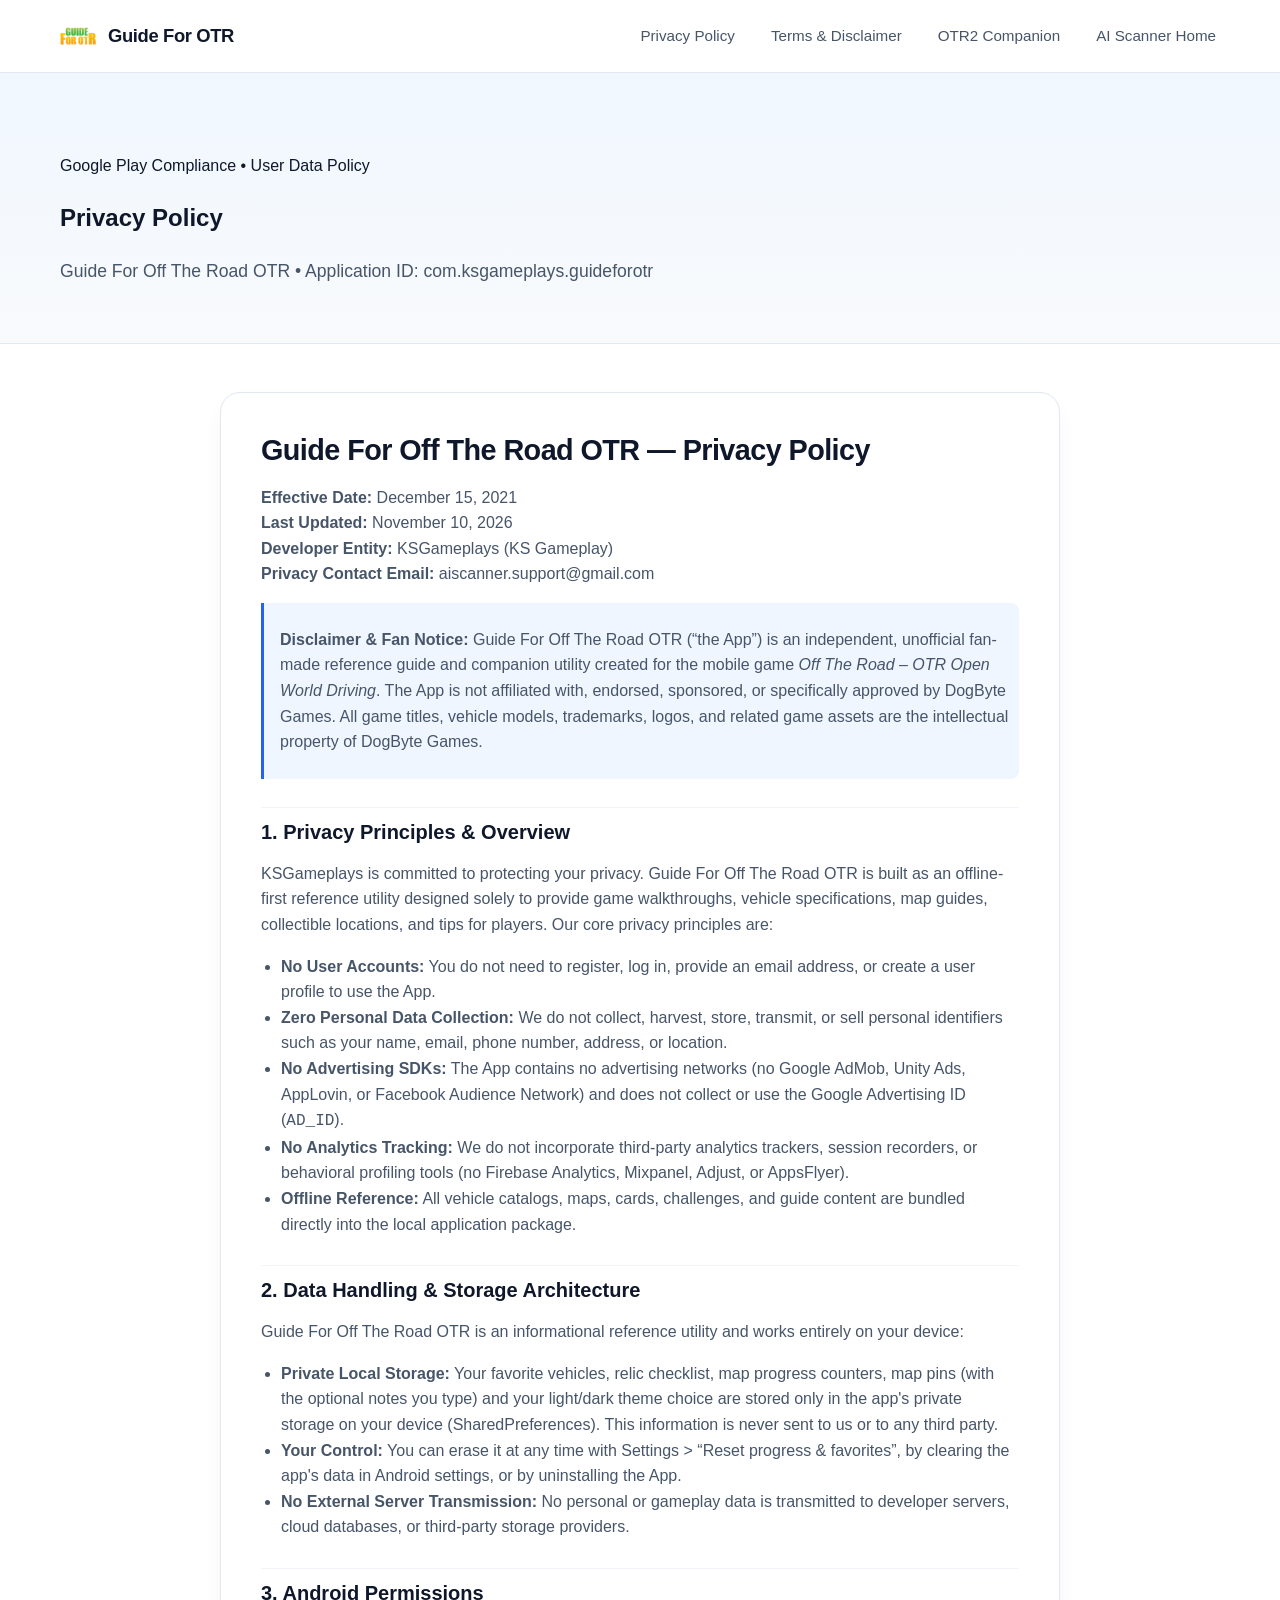
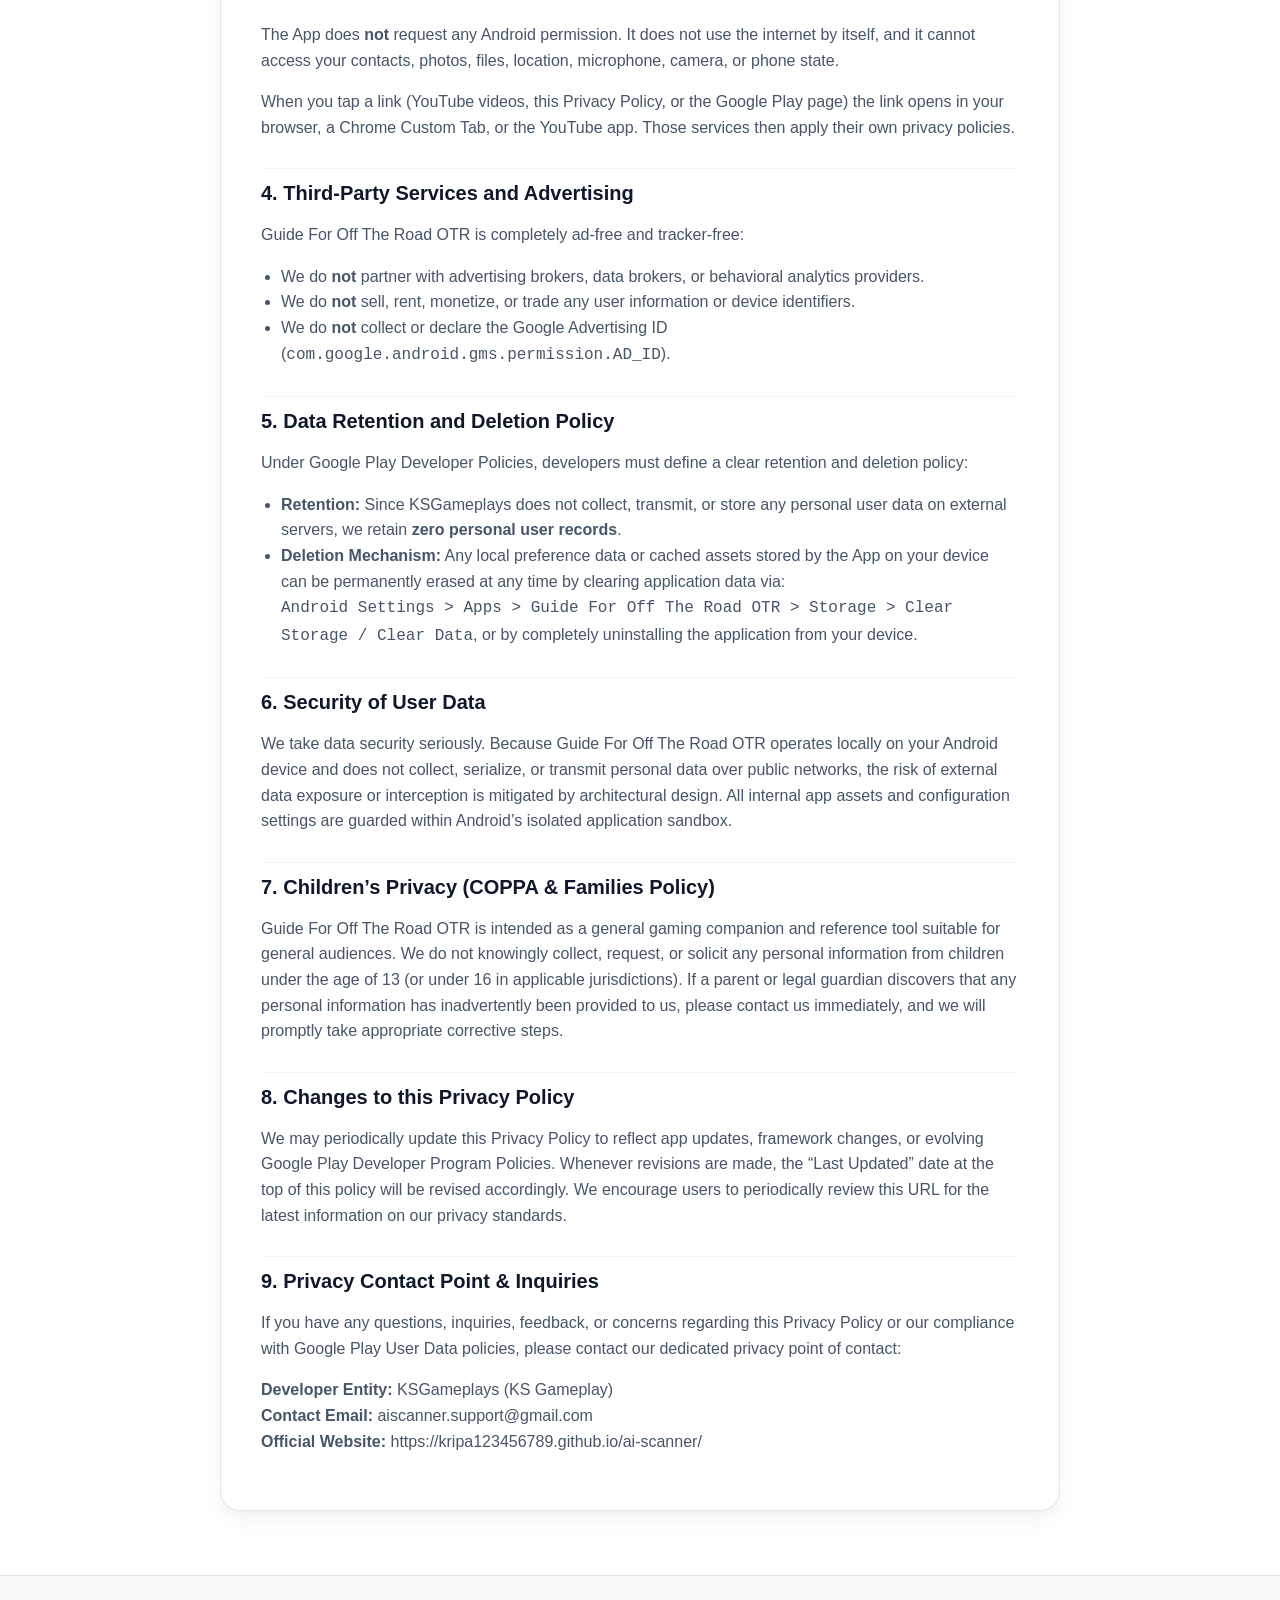
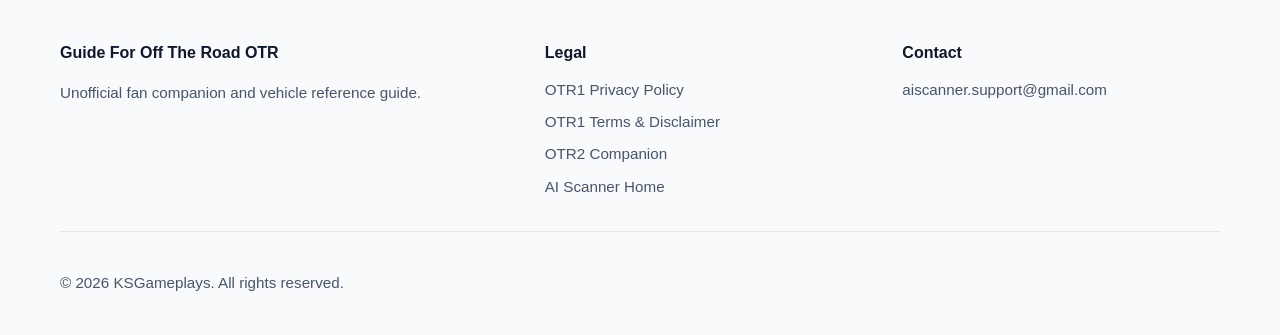
==== commit f09d7048: "Update Guide For Off The Road OTR privacy policy for v2.0.0: no permissions, local-only storage" ====
--- a/otr1-privacy.html
+++ b/otr1-privacy.html
@@ -79,7 +79,7 @@
           <article>
             <h1>Guide For Off The Road OTR &mdash; Privacy Policy</h1>
             <p><strong>Effective Date:</strong> December 15, 2021<br />
-            <strong>Last Updated:</strong> November 6, 2026<br />
+            <strong>Last Updated:</strong> November 10, 2026<br />
             <strong>Developer Entity:</strong> KSGameplays (KS Gameplay)<br />
             <strong>Privacy Contact Email:</strong> <a href="mailto:aiscanner.support@gmail.com">aiscanner.support@gmail.com</a></p>
 
@@ -98,21 +98,16 @@
             </ul>
 
             <h2>2. Data Handling &amp; Storage Architecture</h2>
-            <p>Because Guide For Off The Road OTR is an informational reference utility, all features run locally on your device:</p>
+            <p>Guide For Off The Road OTR is an informational reference utility and works entirely on your device:</p>
             <ul>
-              <li><strong>Private Local Storage:</strong> The App may store basic, non-personal interface states (such as last-viewed pages, scroll positions, or local user bookmarks) inside standard Android private storage (SharedPreferences / application cache).</li>
-              <li><strong>No External Server Transmission:</strong> No personal or gameplay data is transmitted to external developer servers, cloud databases, or third-party storage providers.</li>
+              <li><strong>Private Local Storage:</strong> Your favorite vehicles, relic checklist, map progress counters, map pins (with the optional notes you type) and your light/dark theme choice are stored only in the app's private storage on your device (SharedPreferences). This information is never sent to us or to any third party.</li>
+              <li><strong>Your Control:</strong> You can erase it at any time with Settings &gt; &ldquo;Reset progress &amp; favorites&rdquo;, by clearing the app's data in Android settings, or by uninstalling the App.</li>
+              <li><strong>No External Server Transmission:</strong> No personal or gameplay data is transmitted to developer servers, cloud databases, or third-party storage providers.</li>
             </ul>
 
-            <h2>3. Android Permissions Declared in the App</h2>
-            <p>To ensure total transparency, the following technical permissions declared in the application package are detailed below along with their specific technical scope:</p>
-            <ul>
-              <li><strong><code>android.permission.INTERNET</code>, <code>ACCESS_NETWORK_STATE</code>, <code>ACCESS_WIFI_STATE</code>:</strong> These permissions are standard boilerplate dependencies included by the application framework runtime (React Native / AppGyver). The guide's content and imagery are bundled locally within the application; the App does not transmit your personal data or user telemetry across external networks.</li>
-              <li><strong><code>android.permission.READ_EXTERNAL_STORAGE</code> &amp; <code>WRITE_EXTERNAL_STORAGE</code>:</strong> These legacy permissions were declared by the framework's internal FileProvider for local caching of bundled guide assets on older Android releases. The App does <strong>not</strong> inspect, access, read, or upload your personal photos, media files, documents, or external downloads.</li>
-              <li><strong><code>android.permission.READ_PHONE_STATE</code>:</strong> This legacy entry was bundled by default in older cross-platform framework templates. The App does <strong>not</strong> access your phone call status, call history, phone number, cellular subscriber identity (IMSI), or hardware IMEI.</li>
-              <li><strong><code>android.permission.WAKE_LOCK</code>:</strong> Allows the device screen to remain illuminated while a player is reading walkthroughs, studying maps, or following vehicle upgrade guides without the display timing out.</li>
-              <li><strong><code>com.android.vending.CHECK_LICENSE</code>:</strong> Standard Google Play service permission used by the operating system to verify authentic installation through Google Play.</li>
-            </ul>
+            <h2>3. Android Permissions</h2>
+            <p>The App does <strong>not</strong> request any Android permission. It does not use the internet by itself, and it cannot access your contacts, photos, files, location, microphone, camera, or phone state.</p>
+            <p>When you tap a link (YouTube videos, this Privacy Policy, or the Google Play page) the link opens in your browser, a Chrome Custom Tab, or the YouTube app. Those services then apply their own privacy policies.</p>
 
             <h2>4. Third-Party Services and Advertising</h2>
             <p>Guide For Off The Road OTR is completely ad-free and tracker-free:</p>
